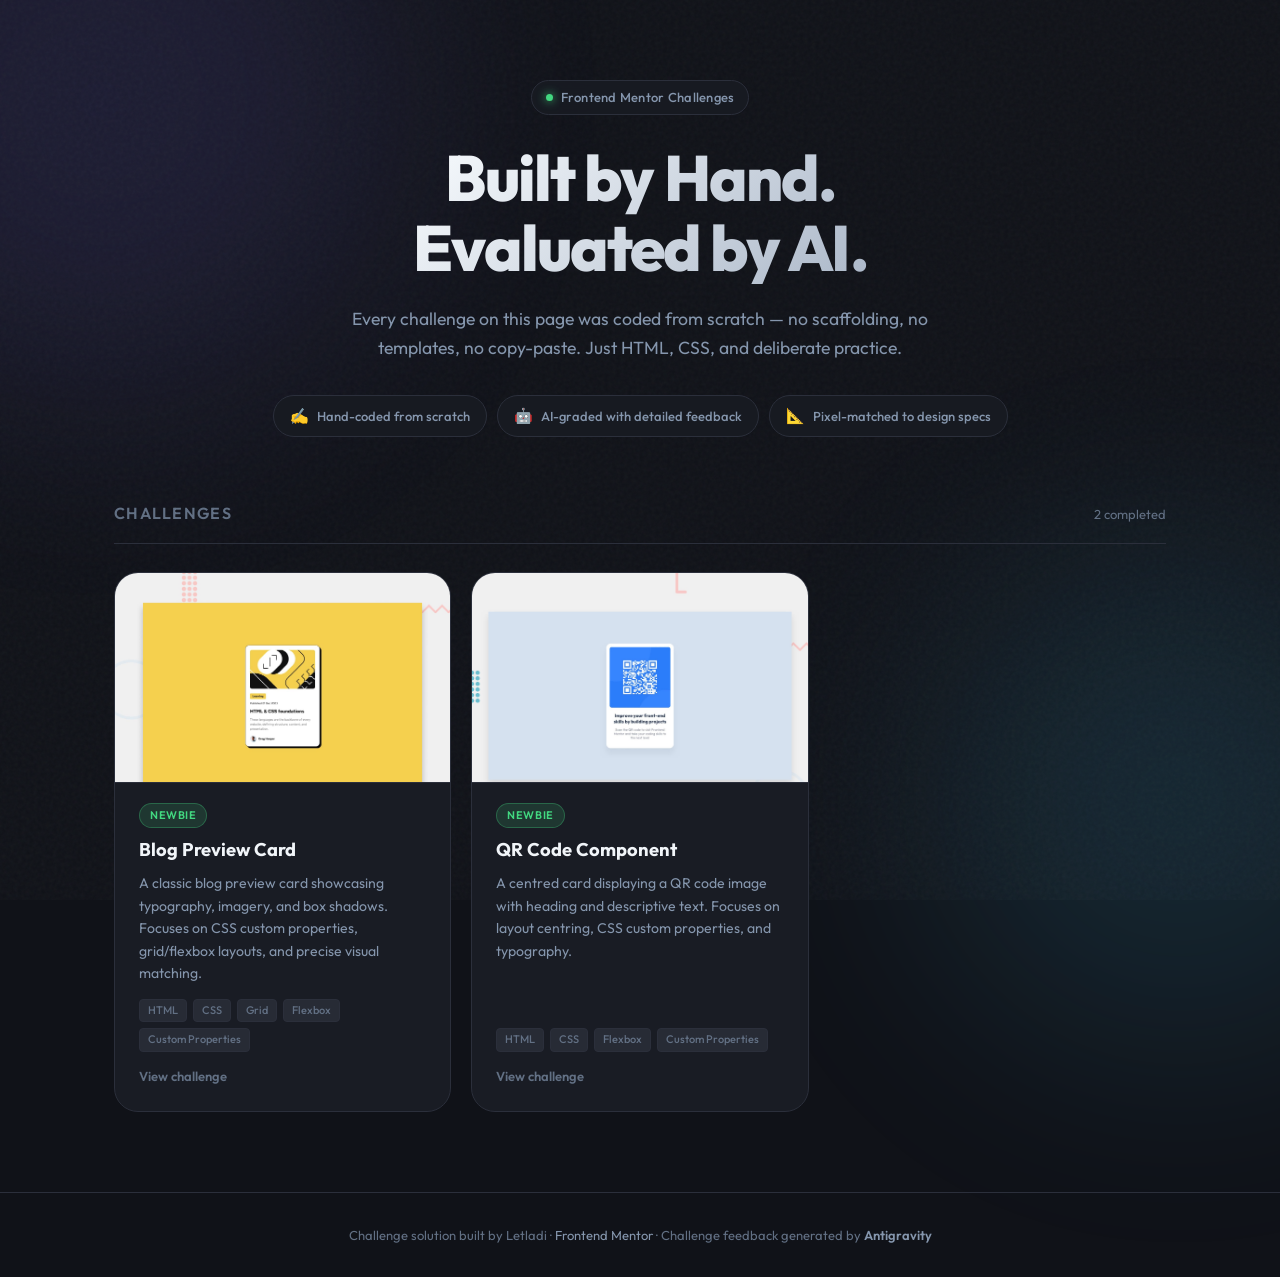
==== index.html @ 65a858b1 "added feedback for challenge #2" ====
<!doctype html>
<html lang="en">

<head>
  <meta charset="UTF-8" />
  <meta name="viewport" content="width=device-width, initial-scale=1.0" />
  <title>Frontend Mentor Challenges — Letladi</title>
  <meta name="description"
    content="A collection of Frontend Mentor challenges, all hand-coded by Letladi. Each challenge has been evaluated by AI with detailed feedback." />
  <link rel="preconnect" href="https://fonts.googleapis.com" />
  <link rel="preconnect" href="https://fonts.gstatic.com" crossorigin />
  <link href="https://fonts.googleapis.com/css2?family=Outfit:wght@300;400;500;600;700;800&display=swap"
    rel="stylesheet" />
  <style>
    /* ── Reset ── */
    *,
    *::before,
    *::after {
      box-sizing: border-box;
      margin: 0;
      padding: 0;
    }

    /* ── Design tokens ── */
    :root {
      --bg: hsl(224, 20%, 8%);
      --bg-card: hsl(224, 18%, 12%);
      --bg-card-hover: hsl(224, 18%, 15%);
      --border: hsl(224, 15%, 20%);
      --border-hover: hsl(224, 15%, 35%);
      --text-primary: hsl(210, 40%, 96%);
      --text-secondary: hsl(215, 20%, 60%);
      --text-muted: hsl(215, 15%, 45%);
      --accent: hsl(248, 87%, 70%);
      --accent-glow: hsl(248, 87%, 70%, 0.15);
      --accent-2: hsl(195, 85%, 60%);
      --green: hsl(145, 65%, 55%);
      --font: "Outfit", sans-serif;
      --radius-sm: 8px;
      --radius-md: 16px;
      --radius-lg: 24px;
    }

    html {
      scroll-behavior: smooth;
    }

    body {
      font-family: var(--font);
      background-color: var(--bg);
      color: var(--text-primary);
      min-height: 100dvh;
      line-height: 1.6;
      overflow-x: hidden;
    }

    /* ── Noise texture overlay ── */
    body::before {
      content: "";
      position: fixed;
      inset: 0;
      background-image: url("data:image/svg+xml,%3Csvg viewBox='0 0 256 256' xmlns='http://www.w3.org/2000/svg'%3E%3Cfilter id='noise'%3E%3CfeTurbulence type='fractalNoise' baseFrequency='0.9' numOctaves='4' stitchTiles='stitch'/%3E%3C/filter%3E%3Crect width='100%25' height='100%25' filter='url(%23noise)' opacity='0.04'/%3E%3C/svg%3E");
      pointer-events: none;
      z-index: 0;
    }

    /* ── Gradient orbs ── */
    .orb {
      position: fixed;
      border-radius: 50%;
      filter: blur(120px);
      opacity: 0.12;
      pointer-events: none;
      z-index: 0;
      animation: drift 20s ease-in-out infinite;
    }

    .orb-1 {
      width: 600px;
      height: 600px;
      background: var(--accent);
      top: -200px;
      left: -200px;
      animation-delay: 0s;
    }

    .orb-2 {
      width: 500px;
      height: 500px;
      background: var(--accent-2);
      bottom: -150px;
      right: -150px;
      animation-delay: -10s;
    }

    @keyframes drift {

      0%,
      100% {
        transform: translate(0, 0) scale(1);
      }

      33% {
        transform: translate(40px, -30px) scale(1.05);
      }

      66% {
        transform: translate(-20px, 20px) scale(0.97);
      }
    }

    /* ── Layout ── */
    .site-wrapper {
      position: relative;
      z-index: 1;
      max-width: 1100px;
      margin: 0 auto;
      padding: 0 24px;
    }

    /* ── Header ── */
    header {
      padding: 80px 0 64px;
      text-align: center;
    }

    .badge {
      display: inline-flex;
      align-items: center;
      gap: 8px;
      padding: 6px 14px;
      border-radius: 100px;
      border: 1px solid var(--border);
      background: hsl(224, 18%, 12%, 0.8);
      font-size: 13px;
      font-weight: 500;
      color: var(--text-secondary);
      letter-spacing: 0.02em;
      margin-bottom: 28px;
      backdrop-filter: blur(8px);
    }

    .badge-dot {
      width: 7px;
      height: 7px;
      border-radius: 50%;
      background: var(--green);
      box-shadow: 0 0 10px var(--green);
      animation: pulse 2.5s ease-in-out infinite;
    }

    @keyframes pulse {

      0%,
      100% {
        opacity: 1;
      }

      50% {
        opacity: 0.4;
      }
    }

    h1 {
      font-size: clamp(2.4rem, 6vw, 4rem);
      font-weight: 800;
      letter-spacing: -0.03em;
      line-height: 1.1;
      margin-bottom: 20px;
      background: linear-gradient(135deg, var(--text-primary) 30%, var(--text-secondary));
      -webkit-background-clip: text;
      -webkit-text-fill-color: transparent;
      background-clip: text;
    }

    .header-subtitle {
      font-size: 1.1rem;
      color: var(--text-secondary);
      max-width: 600px;
      margin: 0 auto 16px;
      font-weight: 400;
      line-height: 1.7;
    }

    /* ── Callouts ── */
    .callouts {
      display: flex;
      align-items: center;
      justify-content: center;
      gap: 10px;
      flex-wrap: wrap;
      margin-top: 32px;
    }

    .callout {
      display: inline-flex;
      align-items: center;
      gap: 8px;
      padding: 8px 16px;
      border-radius: 100px;
      border: 1px solid var(--border);
      background: hsl(224, 18%, 11%);
      font-size: 13px;
      color: var(--text-secondary);
      font-weight: 500;
    }

    .callout-icon {
      font-size: 15px;
    }

    /* ── Section header ── */
    .section-header {
      display: flex;
      align-items: baseline;
      justify-content: space-between;
      margin-bottom: 28px;
      padding-bottom: 16px;
      border-bottom: 1px solid var(--border);
    }

    .section-title {
      font-size: 1rem;
      font-weight: 600;
      color: var(--text-muted);
      text-transform: uppercase;
      letter-spacing: 0.08em;
    }

    .section-count {
      font-size: 13px;
      color: var(--text-muted);
      font-weight: 400;
    }

    /* ── Challenge grid ── */
    .challenges-grid {
      display: grid;
      grid-template-columns: repeat(auto-fill, minmax(320px, 1fr));
      gap: 20px;
      padding-bottom: 80px;
    }

    /* ── Challenge card ── */
    .card {
      position: relative;
      background: var(--bg-card);
      border: 1px solid var(--border);
      border-radius: var(--radius-lg);
      overflow: hidden;
      text-decoration: none;
      color: inherit;
      display: flex;
      flex-direction: column;
      transition: border-color 0.25s ease, transform 0.25s ease,
        box-shadow 0.25s ease, background 0.25s ease;
    }

    .card:hover {
      border-color: var(--border-hover);
      background: var(--bg-card-hover);
      transform: translateY(-4px);
      box-shadow: 0 20px 60px hsl(0, 0%, 0%, 0.4),
        0 0 0 1px hsl(248, 87%, 70%, 0.1);
    }

    .card:hover .card-arrow {
      transform: translate(3px, -3px);
      opacity: 1;
    }

    /* Gradient top border */
    .card::before {
      content: "";
      position: absolute;
      top: 0;
      left: 0;
      right: 0;
      height: 1px;
      background: linear-gradient(90deg,
          transparent,
          var(--accent),
          transparent);
      opacity: 0;
      transition: opacity 0.3s ease;
    }

    .card:hover::before {
      opacity: 1;
    }

    /* ── Card image wrap + overlay ── */
    .card-image-wrap {
      position: relative;
      overflow: hidden;
    }

    .card-preview {
      width: 100%;
      aspect-ratio: 16 / 10;
      object-fit: cover;
      object-position: top center;
      display: block;
      border-bottom: 1px solid var(--border);
      transition: transform 0.35s ease;
    }

    .card:hover .card-preview {
      transform: scale(1.03);
    }

    /* Floating feedback badge over image */
    .feedback-link {
      position: absolute;
      bottom: 12px;
      right: 12px;
      display: inline-flex;
      align-items: center;
      gap: 6px;
      font-size: 11.5px;
      font-weight: 600;
      color: var(--accent);
      text-decoration: none;
      padding: 6px 12px;
      border-radius: 100px;
      border: 1px solid hsl(248, 87%, 70%, 0.35);
      background: hsl(224, 20%, 8%, 0.75);
      backdrop-filter: blur(10px);
      -webkit-backdrop-filter: blur(10px);
      letter-spacing: 0.02em;
      transition: background 0.2s ease, border-color 0.2s ease,
        transform 0.2s ease, opacity 0.2s ease;
      opacity: 0;
      transform: translateY(4px);
      z-index: 2;
    }

    .card:hover .feedback-link {
      opacity: 1;
      transform: translateY(0);
    }

    .feedback-link:hover {
      background: hsl(224, 20%, 8%, 0.95);
      border-color: hsl(248, 87%, 70%, 0.7);
    }

    /* ── Card body ── */
    .card-body {
      padding: 20px 24px 24px;
      flex: 1;
      display: flex;
      flex-direction: column;
      gap: 10px;
    }

    .card-meta {
      display: flex;
      align-items: center;
      justify-content: space-between;
      gap: 8px;
      flex-wrap: wrap;
    }

    .difficulty-badge {
      padding: 3px 10px;
      border-radius: 100px;
      font-size: 11px;
      font-weight: 600;
      letter-spacing: 0.05em;
      text-transform: uppercase;
    }

    .difficulty-badge.newbie {
      background: hsl(145, 65%, 55%, 0.15);
      color: var(--green);
      border: 1px solid hsl(145, 65%, 55%, 0.3);
    }

    .difficulty-badge.junior {
      background: hsl(40, 90%, 60%, 0.15);
      color: hsl(40, 90%, 60%);
      border: 1px solid hsl(40, 90%, 60%, 0.3);
    }

    .difficulty-badge.intermediate {
      background: hsl(25, 90%, 60%, 0.15);
      color: hsl(25, 90%, 60%);
      border: 1px solid hsl(25, 90%, 60%, 0.3);
    }

    .card-title {
      font-size: 1.15rem;
      font-weight: 700;
      color: var(--text-primary);
      line-height: 1.3;
    }

    .card-desc {
      font-size: 0.88rem;
      color: var(--text-secondary);
      line-height: 1.6;
      flex: 1;
    }

    /* Visit link row */
    .card-visit {
      display: flex;
      align-items: center;
      gap: 6px;
      font-size: 13px;
      font-weight: 600;
      color: var(--text-muted);
      text-decoration: none;
      margin-top: 4px;
      width: fit-content;
      transition: color 0.2s ease;
    }

    .card-visit:hover {
      color: var(--text-primary);
    }

    .card-arrow {
      display: inline-block;
      transition: transform 0.2s ease;
    }

    .card-visit:hover .card-arrow {
      transform: translate(2px, -2px);
    }

    /* ── Skills tags ── */
    .skill-tags {
      display: flex;
      gap: 6px;
      flex-wrap: wrap;
      margin-top: 4px;
    }

    .skill-tag {
      padding: 2px 8px;
      border-radius: 4px;
      background: hsl(224, 15%, 18%);
      border: 1px solid var(--border);
      font-size: 11px;
      color: var(--text-muted);
      font-weight: 500;
    }

    /* ── Footer ── */
    .site-footer {
      border-top: 1px solid var(--border);
      padding: 32px 0;
      text-align: center;
      font-size: 13px;
      color: var(--text-muted);
      position: relative;
      z-index: 1;
    }

    .site-footer a {
      color: var(--text-secondary);
      text-decoration: none;
    }

    .site-footer a:hover {
      color: var(--text-primary);
    }

    .site-footer strong {
      color: var(--text-secondary);
      font-weight: 600;
    }

    /* ── Responsive ── */
    @media (max-width: 600px) {
      header {
        padding: 56px 0 48px;
      }

      .challenges-grid {
        grid-template-columns: 1fr;
      }
    }
  </style>
</head>

<body>
  <div class="orb orb-1"></div>
  <div class="orb orb-2"></div>

  <div class="site-wrapper">
    <!-- ── Header ── -->
    <header>
      <div class="badge">
        <span class="badge-dot"></span>
        Frontend Mentor Challenges
      </div>

      <h1>Built by Hand.<br />Evaluated by AI.</h1>

      <p class="header-subtitle">
        Every challenge on this page was coded from scratch — no scaffolding,
        no templates, no copy-paste. Just HTML, CSS, and deliberate practice.
      </p>

      <div class="callouts">
        <span class="callout">
          <span class="callout-icon">✍️</span>
          Hand-coded from scratch
        </span>
        <span class="callout">
          <span class="callout-icon">🤖</span>
          AI-graded with detailed feedback
        </span>
        <span class="callout">
          <span class="callout-icon">📐</span>
          Pixel-matched to design specs
        </span>
      </div>
    </header>

    <!-- ── Challenges ── -->
    <div class="section-header">
      <span class="section-title">Challenges</span>
      <span class="section-count">2 completed</span>
    </div>

    <div class="challenges-grid" id="challenges">

      <!-- Blog Preview Card -->
      <div class="card" id="card-blog-preview-card">
        <div class="card-image-wrap">
          <img class="card-preview" src="./blog-preview-card-main/preview.jpg" alt="Blog Preview Card preview" />
          <a href="./blog-preview-card-main/feedback.md" class="feedback-link" id="feedback-blog-preview-card"
            aria-label="Read AI feedback for Blog Preview Card">
            🤖 AI Feedback
          </a>
        </div>
        <div class="card-body">
          <div class="card-meta">
            <span class="difficulty-badge newbie">Newbie</span>
          </div>
          <h2 class="card-title">Blog Preview Card</h2>
          <p class="card-desc">
            A classic blog preview card showcasing typography, imagery, and
            box shadows. Focuses on CSS custom properties, grid/flexbox layouts,
            and precise visual matching.
          </p>
          <div class="skill-tags">
            <span class="skill-tag">HTML</span>
            <span class="skill-tag">CSS</span>
            <span class="skill-tag">Grid</span>
            <span class="skill-tag">Flexbox</span>
            <span class="skill-tag">Custom Properties</span>
          </div>
          <a href="./blog-preview-card-main/index.html" class="card-visit"
            aria-label="View Blog Preview Card challenge">
            View challenge
          </a>
        </div>
      </div>

      <!-- QR Code Component -->
      <div class="card" id="card-qr-code-component">
        <div class="card-image-wrap">
          <img class="card-preview" src="./qr-code-component-main/preview.jpg" alt="QR Code Component preview" />
          <a href="./qr-code-component-main/feedback.md" class="feedback-link" id="feedback-qr-code-component"
            aria-label="Read AI feedback for QR Code Component">
            🤖 AI Feedback
          </a>
        </div>
        <div class="card-body">
          <div class="card-meta">
            <span class="difficulty-badge newbie">Newbie</span>
          </div>
          <h2 class="card-title">QR Code Component</h2>
          <p class="card-desc">
            A centred card displaying a QR code image with heading and
            descriptive text. Focuses on layout centring, CSS custom
            properties, and typography.
          </p>
          <div class="skill-tags">
            <span class="skill-tag">HTML</span>
            <span class="skill-tag">CSS</span>
            <span class="skill-tag">Flexbox</span>
            <span class="skill-tag">Custom Properties</span>
          </div>
          <a href="./qr-code-component-main/index.html" class="card-visit"
            aria-label="View QR Code Component challenge">
            View challenge
          </a>
        </div>
      </div>

    </div>
  </div>

  <!-- ── Site footer ── -->
  <footer class="site-footer">
    <div class="site-wrapper">
      Challenge solution built by Letladi ·
      <a href="https://www.frontendmentor.io" target="_blank" rel="noopener noreferrer">Frontend Mentor</a>
      · Challenge feedback generated by <strong>Antigravity</strong>
    </div>
  </footer>
</body>

</html>
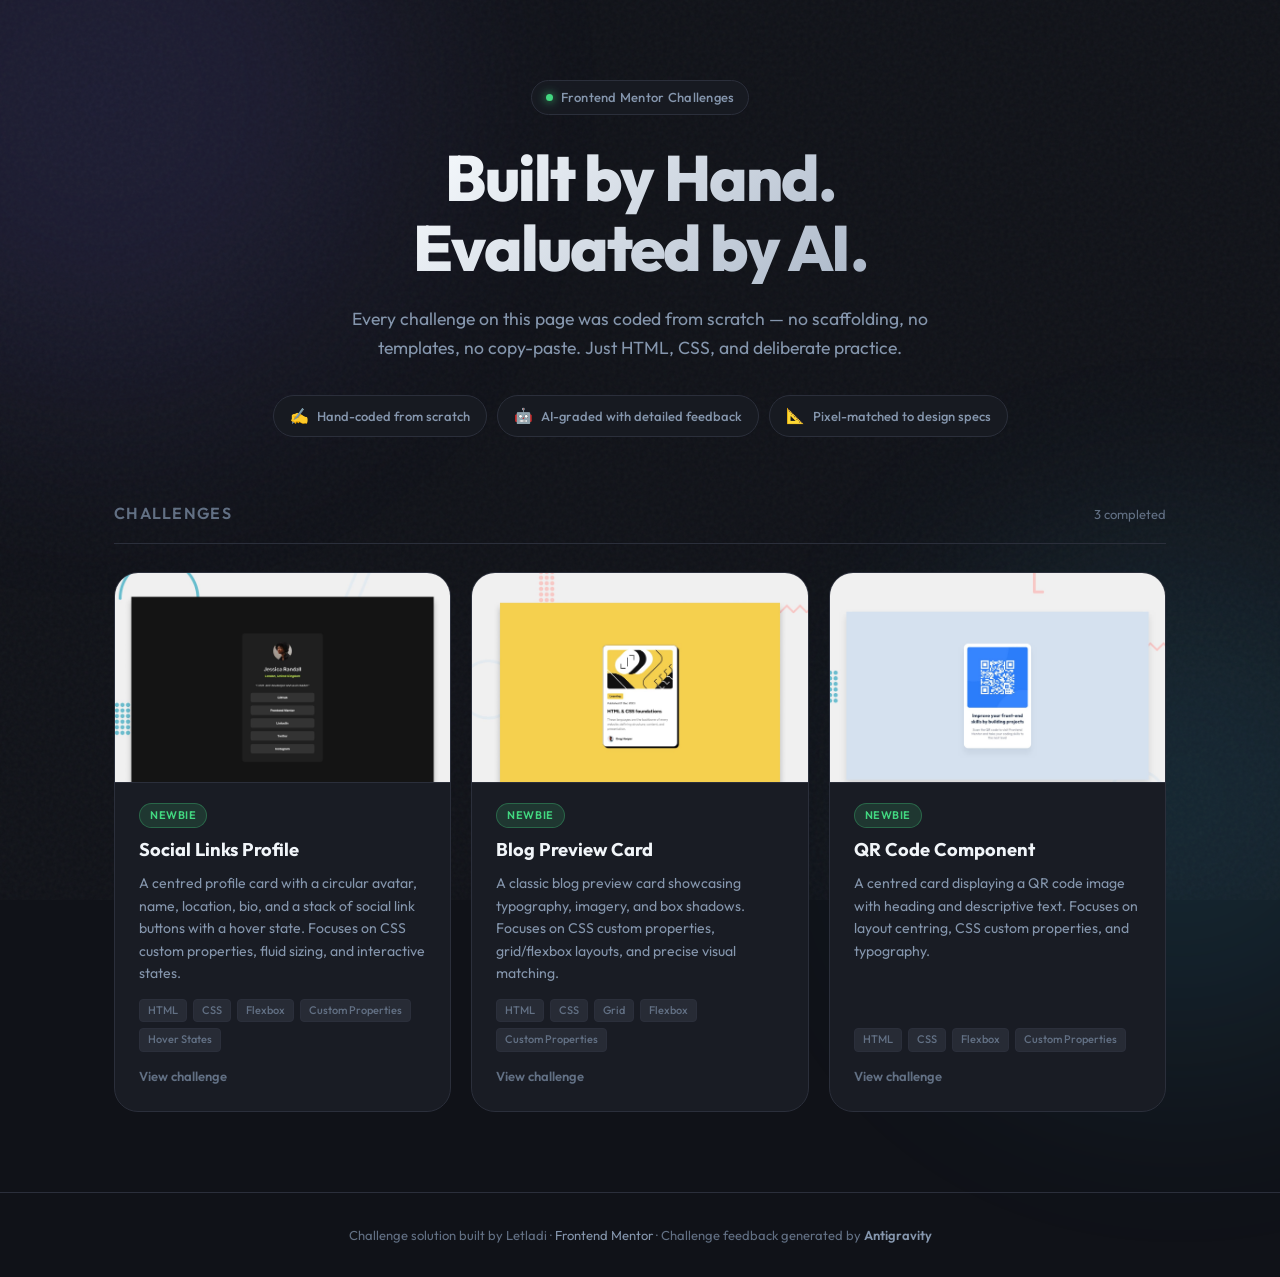
==== commit 75c1b977: "added AI feedback (challenge #3)" ====
--- a/index.html
+++ b/index.html
@@ -524,10 +524,44 @@
     <!-- ── Challenges ── -->
     <div class="section-header">
       <span class="section-title">Challenges</span>
-      <span class="section-count">2 completed</span>
+      <span class="section-count">3 completed</span>
     </div>
 
     <div class="challenges-grid" id="challenges">
+
+      <!-- Social Links Profile -->
+      <div class="card" id="card-social-links-profile">
+        <div class="card-image-wrap">
+          <img class="card-preview" src="./social-links-profile-main/preview.jpg" alt="Social Links Profile preview" />
+          <a href="./social-links-profile-main/feedback.md" class="feedback-link" id="feedback-social-links-profile"
+            aria-label="Read AI feedback for Social Links Profile">
+            🤖 AI Feedback
+          </a>
+        </div>
+        <div class="card-body">
+          <div class="card-meta">
+            <span class="difficulty-badge newbie">Newbie</span>
+          </div>
+          <h2 class="card-title">Social Links Profile</h2>
+          <p class="card-desc">
+            A centred profile card with a circular avatar, name, location,
+            bio, and a stack of social link buttons with a hover state.
+            Focuses on CSS custom properties, fluid sizing, and interactive
+            states.
+          </p>
+          <div class="skill-tags">
+            <span class="skill-tag">HTML</span>
+            <span class="skill-tag">CSS</span>
+            <span class="skill-tag">Flexbox</span>
+            <span class="skill-tag">Custom Properties</span>
+            <span class="skill-tag">Hover States</span>
+          </div>
+          <a href="./social-links-profile-main/index.html" class="card-visit"
+            aria-label="View Social Links Profile challenge">
+            View challenge
+          </a>
+        </div>
+      </div>
 
       <!-- Blog Preview Card -->
       <div class="card" id="card-blog-preview-card">
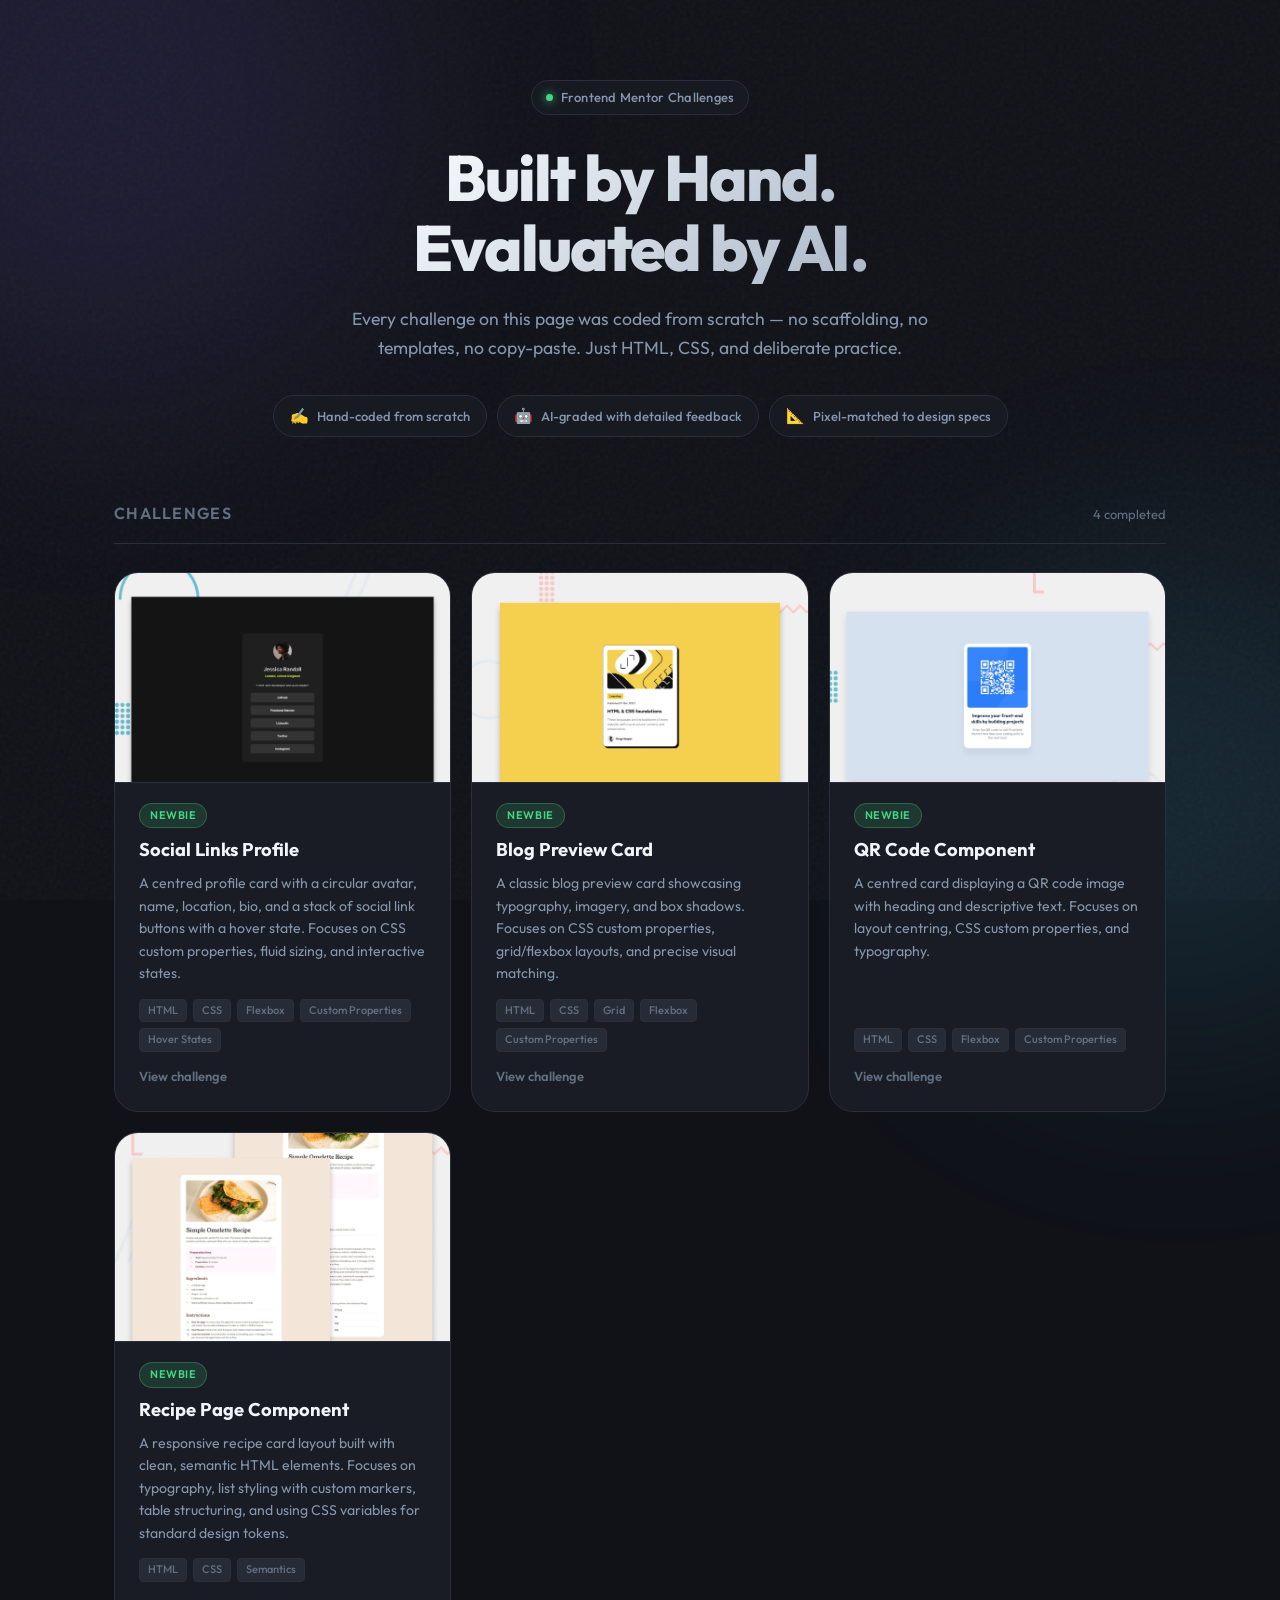
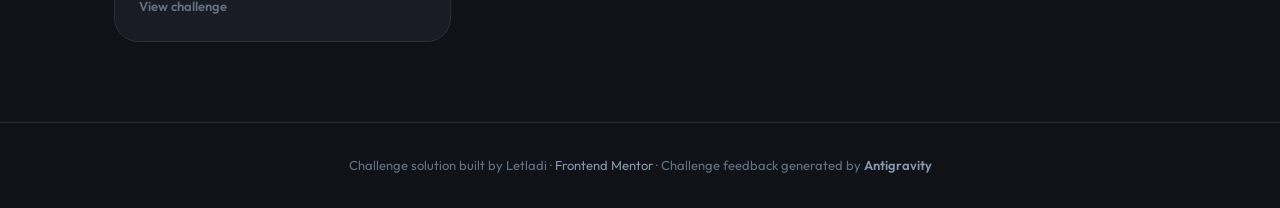
==== commit 141fcd9e: "finished challenge #4, (commit 2)" ====
--- a/index.html
+++ b/index.html
@@ -524,7 +524,7 @@
     <!-- ── Challenges ── -->
     <div class="section-header">
       <span class="section-title">Challenges</span>
-      <span class="section-count">3 completed</span>
+      <span class="section-count">4 completed</span>
     </div>
 
     <div class="challenges-grid" id="challenges">
@@ -628,6 +628,36 @@
         </div>
       </div>
 
+      <!-- Recipe Page Component -->
+      <div class="card" id="card-recipe-page">
+        <div class="card-image-wrap">
+          <img class="card-preview" src="./recipe-page-main/preview.jpg" alt="Recipe Page preview" />
+          <a href="./recipe-page-main/feedback.md" class="feedback-link" id="feedback-recipe-page"
+            aria-label="Read AI feedback for Recipe Page">
+            🤖 AI Feedback
+          </a>
+        </div>
+        <div class="card-body">
+          <div class="card-meta">
+            <span class="difficulty-badge newbie">Newbie</span>
+          </div>
+          <h2 class="card-title">Recipe Page Component</h2>
+          <p class="card-desc">
+            A responsive recipe card layout built with clean, semantic HTML elements. Focuses on typography,
+            list styling with custom markers, table structuring, and using CSS variables for standard design tokens.
+          </p>
+          <div class="skill-tags">
+            <span class="skill-tag">HTML</span>
+            <span class="skill-tag">CSS</span>
+            <span class="skill-tag">Semantics</span>
+          </div>
+          <a href="./recipe-page-main/index.html" class="card-visit"
+            aria-label="View Recipe Page challenge">
+            View challenge
+          </a>
+        </div>
+      </div>
+
     </div>
   </div>
 
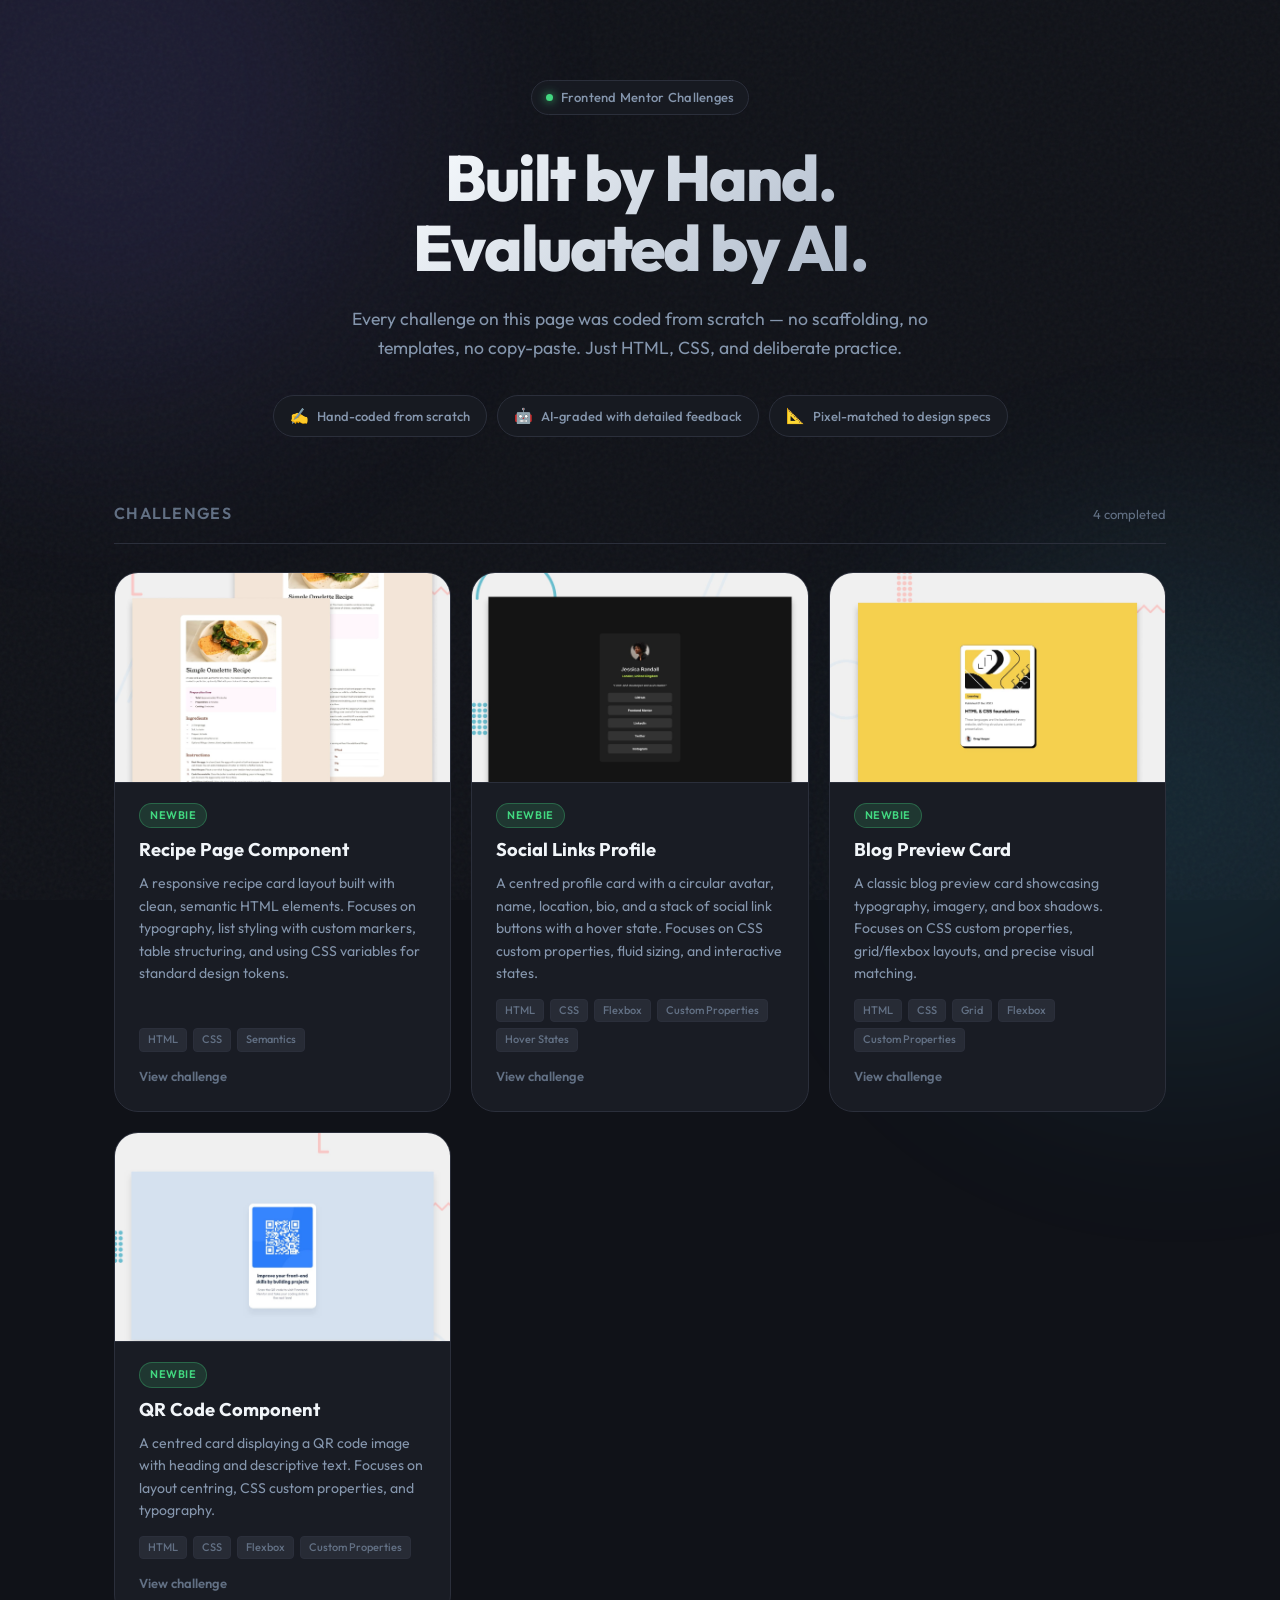
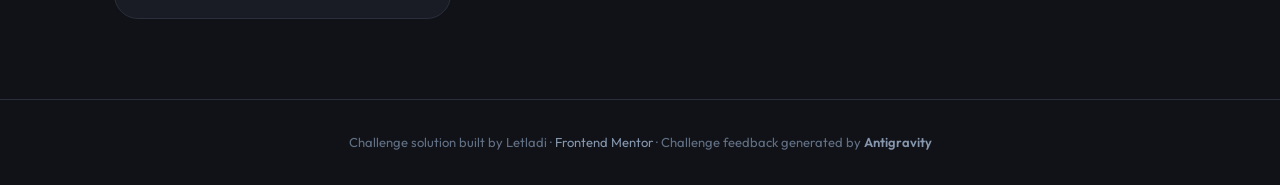
==== commit 0d6263e8: "added AI feedback for challenge #4" ====
--- a/index.html
+++ b/index.html
@@ -529,6 +529,36 @@
 
     <div class="challenges-grid" id="challenges">
 
+      <!-- Recipe Page Component -->
+      <div class="card" id="card-recipe-page">
+        <div class="card-image-wrap">
+          <img class="card-preview" src="./recipe-page-main/preview.jpg" alt="Recipe Page preview" />
+          <a href="./recipe-page-main/feedback.md" class="feedback-link" id="feedback-recipe-page"
+            aria-label="Read AI feedback for Recipe Page">
+            🤖 AI Feedback
+          </a>
+        </div>
+        <div class="card-body">
+          <div class="card-meta">
+            <span class="difficulty-badge newbie">Newbie</span>
+          </div>
+          <h2 class="card-title">Recipe Page Component</h2>
+          <p class="card-desc">
+            A responsive recipe card layout built with clean, semantic HTML elements. Focuses on typography,
+            list styling with custom markers, table structuring, and using CSS variables for standard design tokens.
+          </p>
+          <div class="skill-tags">
+            <span class="skill-tag">HTML</span>
+            <span class="skill-tag">CSS</span>
+            <span class="skill-tag">Semantics</span>
+          </div>
+          <a href="./recipe-page-main/index.html" class="card-visit"
+            aria-label="View Recipe Page challenge">
+            View challenge
+          </a>
+        </div>
+      </div>
+
       <!-- Social Links Profile -->
       <div class="card" id="card-social-links-profile">
         <div class="card-image-wrap">
@@ -628,36 +658,6 @@
         </div>
       </div>
 
-      <!-- Recipe Page Component -->
-      <div class="card" id="card-recipe-page">
-        <div class="card-image-wrap">
-          <img class="card-preview" src="./recipe-page-main/preview.jpg" alt="Recipe Page preview" />
-          <a href="./recipe-page-main/feedback.md" class="feedback-link" id="feedback-recipe-page"
-            aria-label="Read AI feedback for Recipe Page">
-            🤖 AI Feedback
-          </a>
-        </div>
-        <div class="card-body">
-          <div class="card-meta">
-            <span class="difficulty-badge newbie">Newbie</span>
-          </div>
-          <h2 class="card-title">Recipe Page Component</h2>
-          <p class="card-desc">
-            A responsive recipe card layout built with clean, semantic HTML elements. Focuses on typography,
-            list styling with custom markers, table structuring, and using CSS variables for standard design tokens.
-          </p>
-          <div class="skill-tags">
-            <span class="skill-tag">HTML</span>
-            <span class="skill-tag">CSS</span>
-            <span class="skill-tag">Semantics</span>
-          </div>
-          <a href="./recipe-page-main/index.html" class="card-visit"
-            aria-label="View Recipe Page challenge">
-            View challenge
-          </a>
-        </div>
-      </div>
-
     </div>
   </div>
 
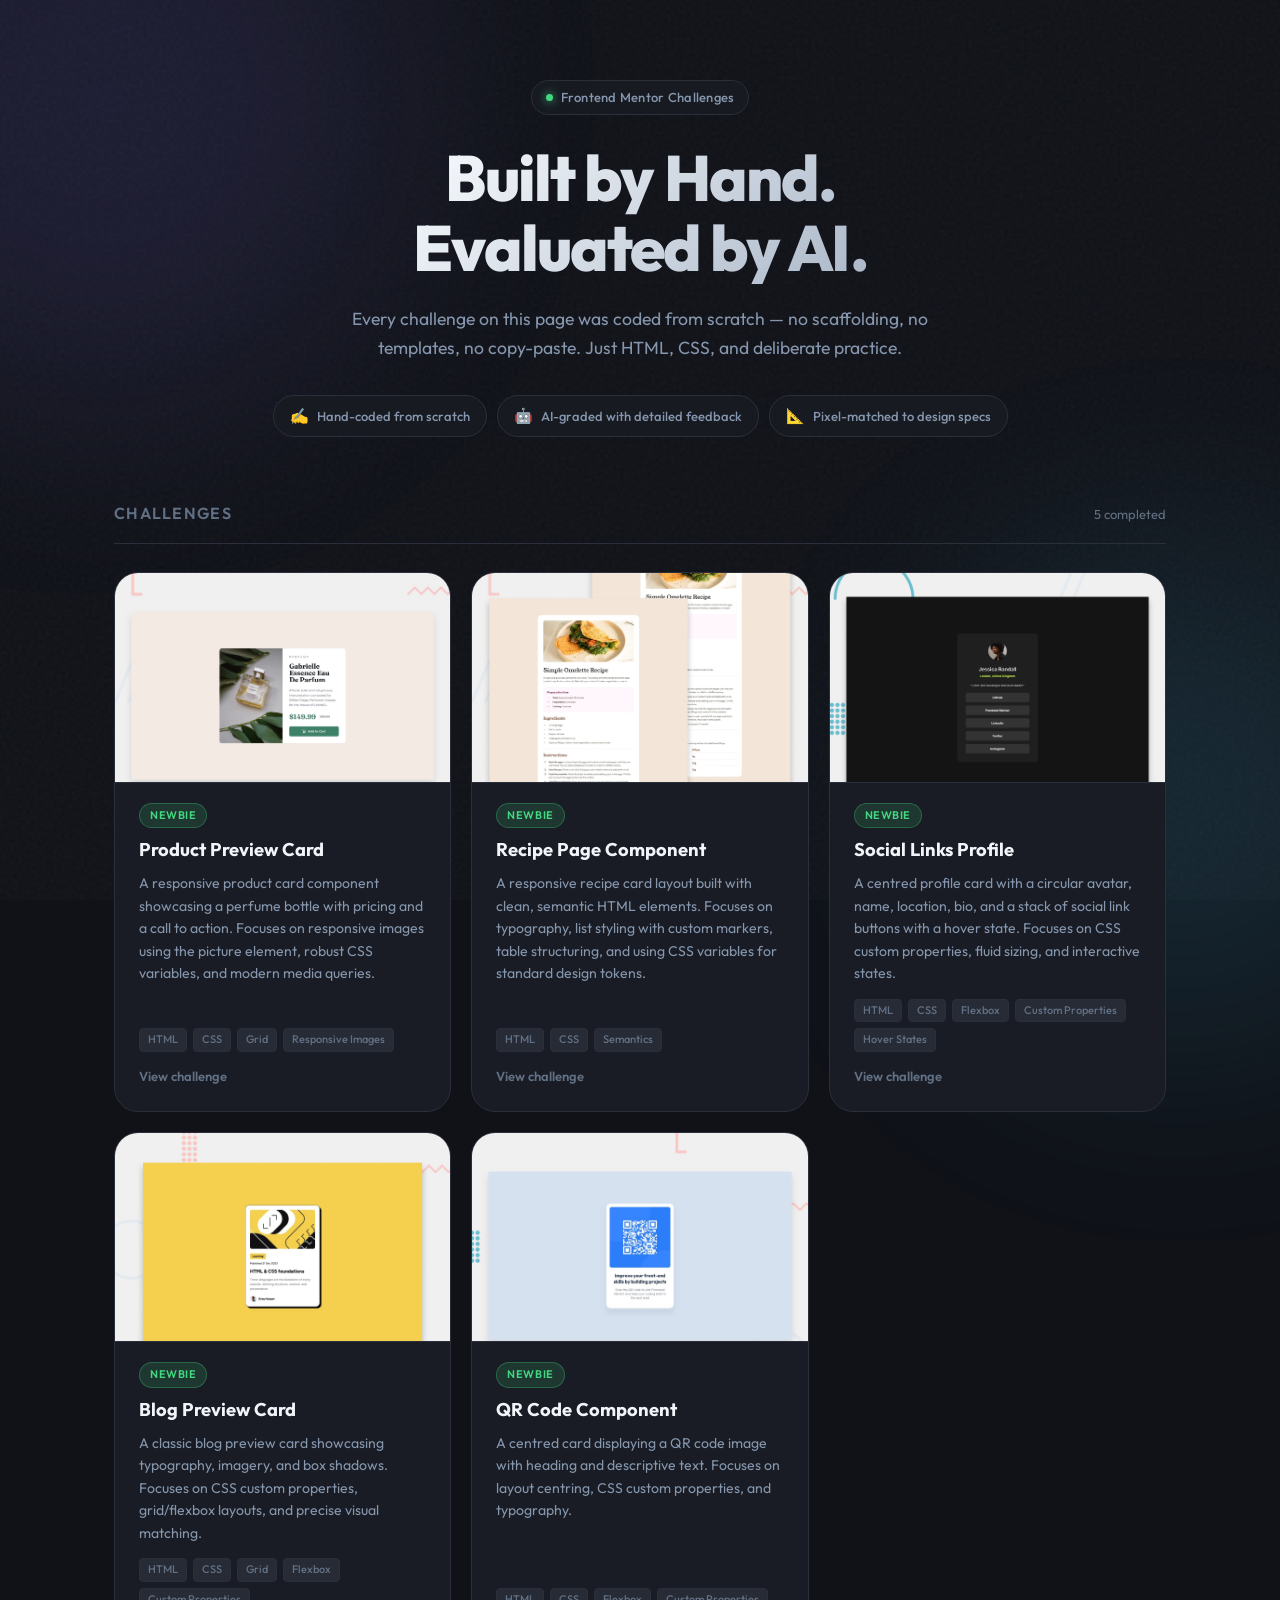
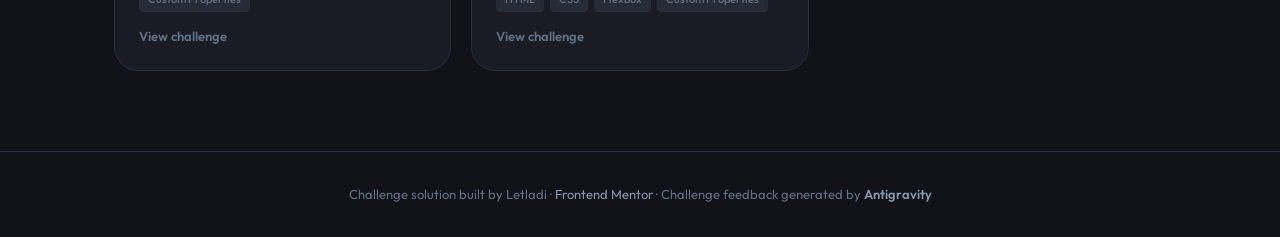
==== commit 6f49bd04: "added AI feedback for challenge #5" ====
--- a/index.html
+++ b/index.html
@@ -524,10 +524,41 @@
     <!-- ── Challenges ── -->
     <div class="section-header">
       <span class="section-title">Challenges</span>
-      <span class="section-count">4 completed</span>
+      <span class="section-count">5 completed</span>
     </div>
 
     <div class="challenges-grid" id="challenges">
+
+      <!-- Product Preview Card Component -->
+      <div class="card" id="card-product-preview-card">
+        <div class="card-image-wrap">
+          <img class="card-preview" src="./product-preview-card-component-main/preview.jpg" alt="Product Preview Card preview" />
+          <a href="./product-preview-card-component-main/feedback.md" class="feedback-link" id="feedback-product-preview-card"
+            aria-label="Read AI feedback for Product Preview Card">
+            🤖 AI Feedback
+          </a>
+        </div>
+        <div class="card-body">
+          <div class="card-meta">
+            <span class="difficulty-badge newbie">Newbie</span>
+          </div>
+          <h2 class="card-title">Product Preview Card</h2>
+          <p class="card-desc">
+            A responsive product card component showcasing a perfume bottle with pricing and a call to action.
+            Focuses on responsive images using the picture element, robust CSS variables, and modern media queries.
+          </p>
+          <div class="skill-tags">
+            <span class="skill-tag">HTML</span>
+            <span class="skill-tag">CSS</span>
+            <span class="skill-tag">Grid</span>
+            <span class="skill-tag">Responsive Images</span>
+          </div>
+          <a href="./product-preview-card-component-main/index.html" class="card-visit"
+            aria-label="View Product Preview Card challenge">
+            View challenge
+          </a>
+        </div>
+      </div>
 
       <!-- Recipe Page Component -->
       <div class="card" id="card-recipe-page">
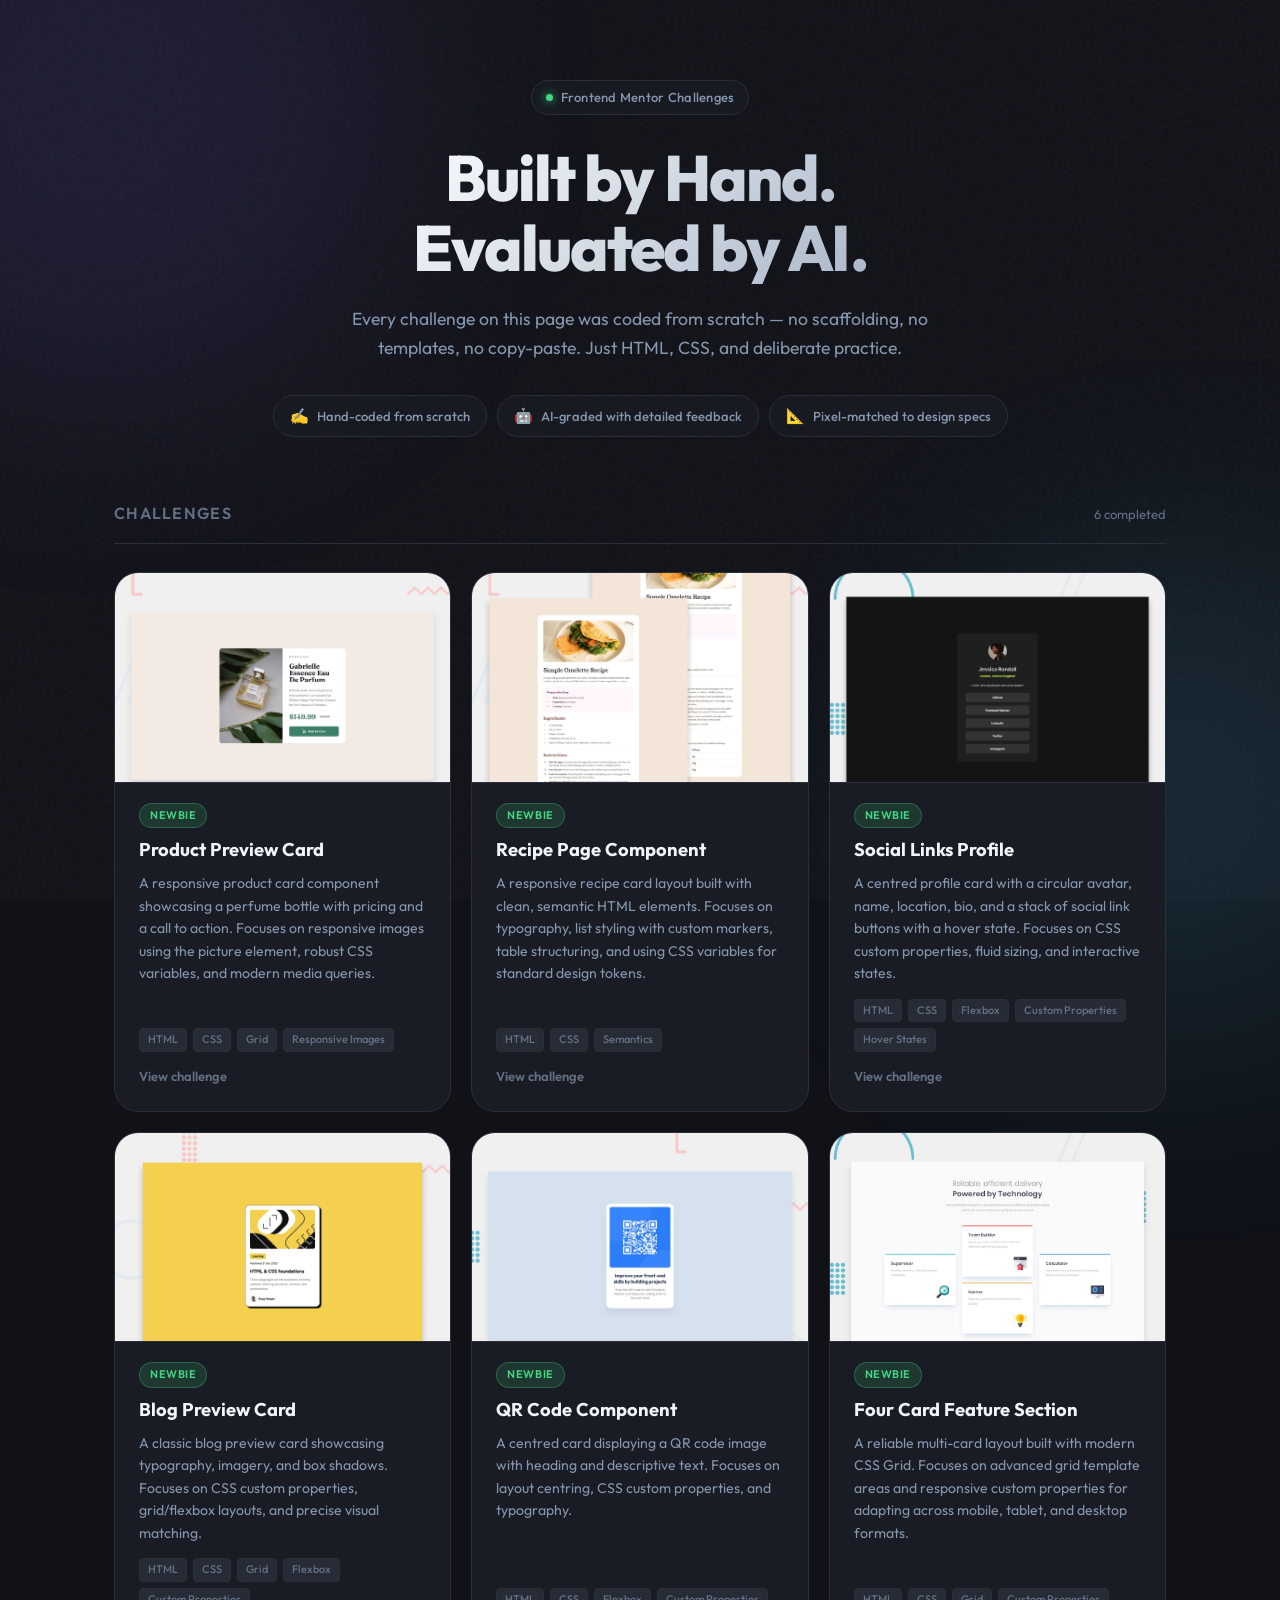
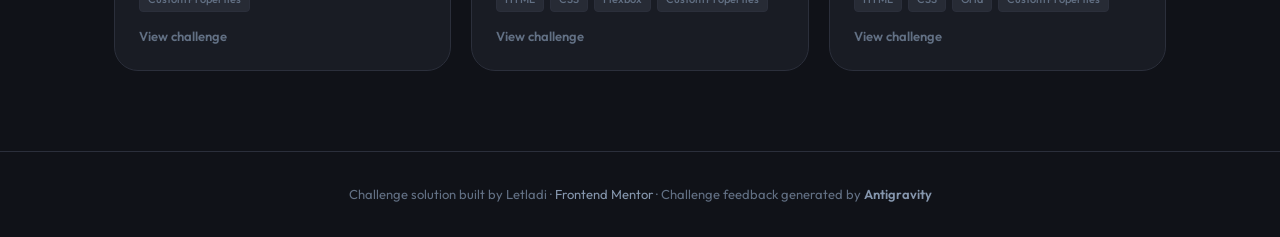
==== commit 35c21d2e: "added AI feedback" ====
--- a/index.html
+++ b/index.html
@@ -524,7 +524,7 @@
     <!-- ── Challenges ── -->
     <div class="section-header">
       <span class="section-title">Challenges</span>
-      <span class="section-count">5 completed</span>
+      <span class="section-count">6 completed</span>
     </div>
 
     <div class="challenges-grid" id="challenges">
@@ -689,6 +689,36 @@
         </div>
       </div>
 
+      <!-- Four Card Feature Section -->
+      <div class="card" id="card-four-card-feature-section">
+        <div class="card-image-wrap">
+          <img class="card-preview" src="./four-card-feature-section-master/preview.jpg" alt="Four Card Feature Section preview" />
+          <a href="./four-card-feature-section-master/feedback.md" class="feedback-link" id="feedback-four-card-feature-section"
+            aria-label="Read AI feedback for Four Card Feature Section">
+            🤖 AI Feedback
+          </a>
+        </div>
+        <div class="card-body">
+          <div class="card-meta">
+            <span class="difficulty-badge newbie">Newbie</span>
+          </div>
+          <h2 class="card-title">Four Card Feature Section</h2>
+          <p class="card-desc">
+            A reliable multi-card layout built with modern CSS Grid. Focuses on advanced grid template areas and responsive custom properties for adapting across mobile, tablet, and desktop formats.
+          </p>
+          <div class="skill-tags">
+            <span class="skill-tag">HTML</span>
+            <span class="skill-tag">CSS</span>
+            <span class="skill-tag">Grid</span>
+            <span class="skill-tag">Custom Properties</span>
+          </div>
+          <a href="./four-card-feature-section-master/index.html" class="card-visit"
+            aria-label="View Four Card Feature Section challenge">
+            View challenge
+          </a>
+        </div>
+      </div>
+
     </div>
   </div>
 
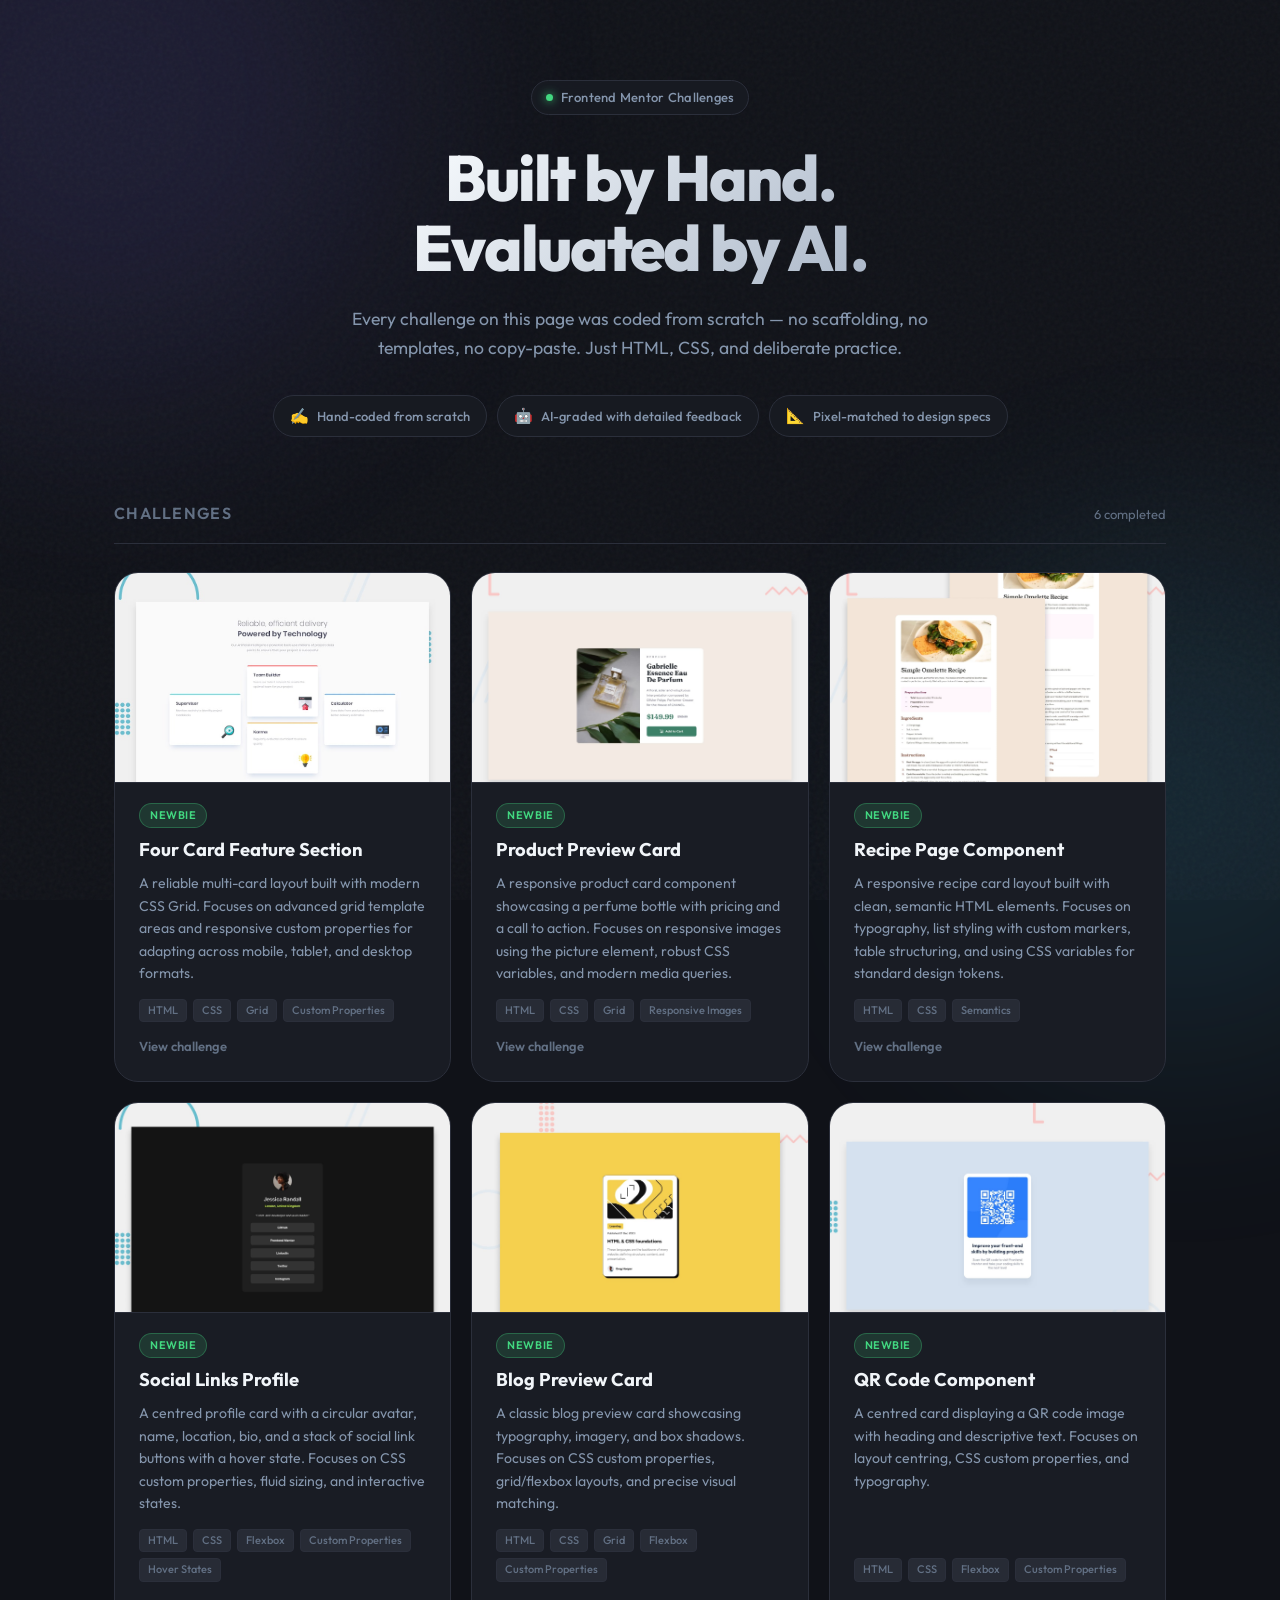
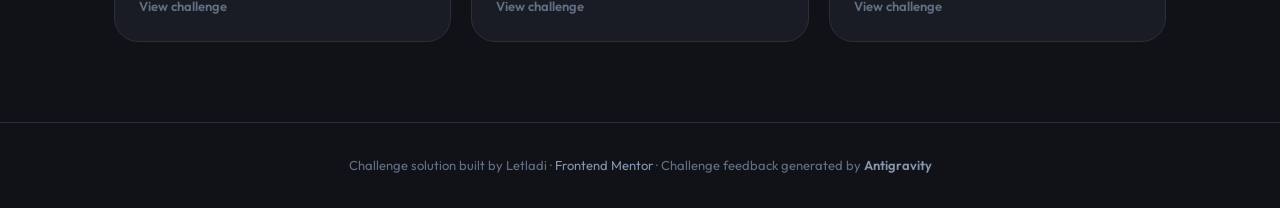
==== commit a9d219a7: "added AI feedback, #2" ====
--- a/index.html
+++ b/index.html
@@ -529,6 +529,36 @@
 
     <div class="challenges-grid" id="challenges">
 
+      <!-- Four Card Feature Section -->
+      <div class="card" id="card-four-card-feature-section">
+        <div class="card-image-wrap">
+          <img class="card-preview" src="./four-card-feature-section-master/preview.jpg" alt="Four Card Feature Section preview" />
+          <a href="./four-card-feature-section-master/feedback.md" class="feedback-link" id="feedback-four-card-feature-section"
+            aria-label="Read AI feedback for Four Card Feature Section">
+            🤖 AI Feedback
+          </a>
+        </div>
+        <div class="card-body">
+          <div class="card-meta">
+            <span class="difficulty-badge newbie">Newbie</span>
+          </div>
+          <h2 class="card-title">Four Card Feature Section</h2>
+          <p class="card-desc">
+            A reliable multi-card layout built with modern CSS Grid. Focuses on advanced grid template areas and responsive custom properties for adapting across mobile, tablet, and desktop formats.
+          </p>
+          <div class="skill-tags">
+            <span class="skill-tag">HTML</span>
+            <span class="skill-tag">CSS</span>
+            <span class="skill-tag">Grid</span>
+            <span class="skill-tag">Custom Properties</span>
+          </div>
+          <a href="./four-card-feature-section-master/index.html" class="card-visit"
+            aria-label="View Four Card Feature Section challenge">
+            View challenge
+          </a>
+        </div>
+      </div>
+
       <!-- Product Preview Card Component -->
       <div class="card" id="card-product-preview-card">
         <div class="card-image-wrap">
@@ -689,36 +719,6 @@
         </div>
       </div>
 
-      <!-- Four Card Feature Section -->
-      <div class="card" id="card-four-card-feature-section">
-        <div class="card-image-wrap">
-          <img class="card-preview" src="./four-card-feature-section-master/preview.jpg" alt="Four Card Feature Section preview" />
-          <a href="./four-card-feature-section-master/feedback.md" class="feedback-link" id="feedback-four-card-feature-section"
-            aria-label="Read AI feedback for Four Card Feature Section">
-            🤖 AI Feedback
-          </a>
-        </div>
-        <div class="card-body">
-          <div class="card-meta">
-            <span class="difficulty-badge newbie">Newbie</span>
-          </div>
-          <h2 class="card-title">Four Card Feature Section</h2>
-          <p class="card-desc">
-            A reliable multi-card layout built with modern CSS Grid. Focuses on advanced grid template areas and responsive custom properties for adapting across mobile, tablet, and desktop formats.
-          </p>
-          <div class="skill-tags">
-            <span class="skill-tag">HTML</span>
-            <span class="skill-tag">CSS</span>
-            <span class="skill-tag">Grid</span>
-            <span class="skill-tag">Custom Properties</span>
-          </div>
-          <a href="./four-card-feature-section-master/index.html" class="card-visit"
-            aria-label="View Four Card Feature Section challenge">
-            View challenge
-          </a>
-        </div>
-      </div>
-
     </div>
   </div>
 
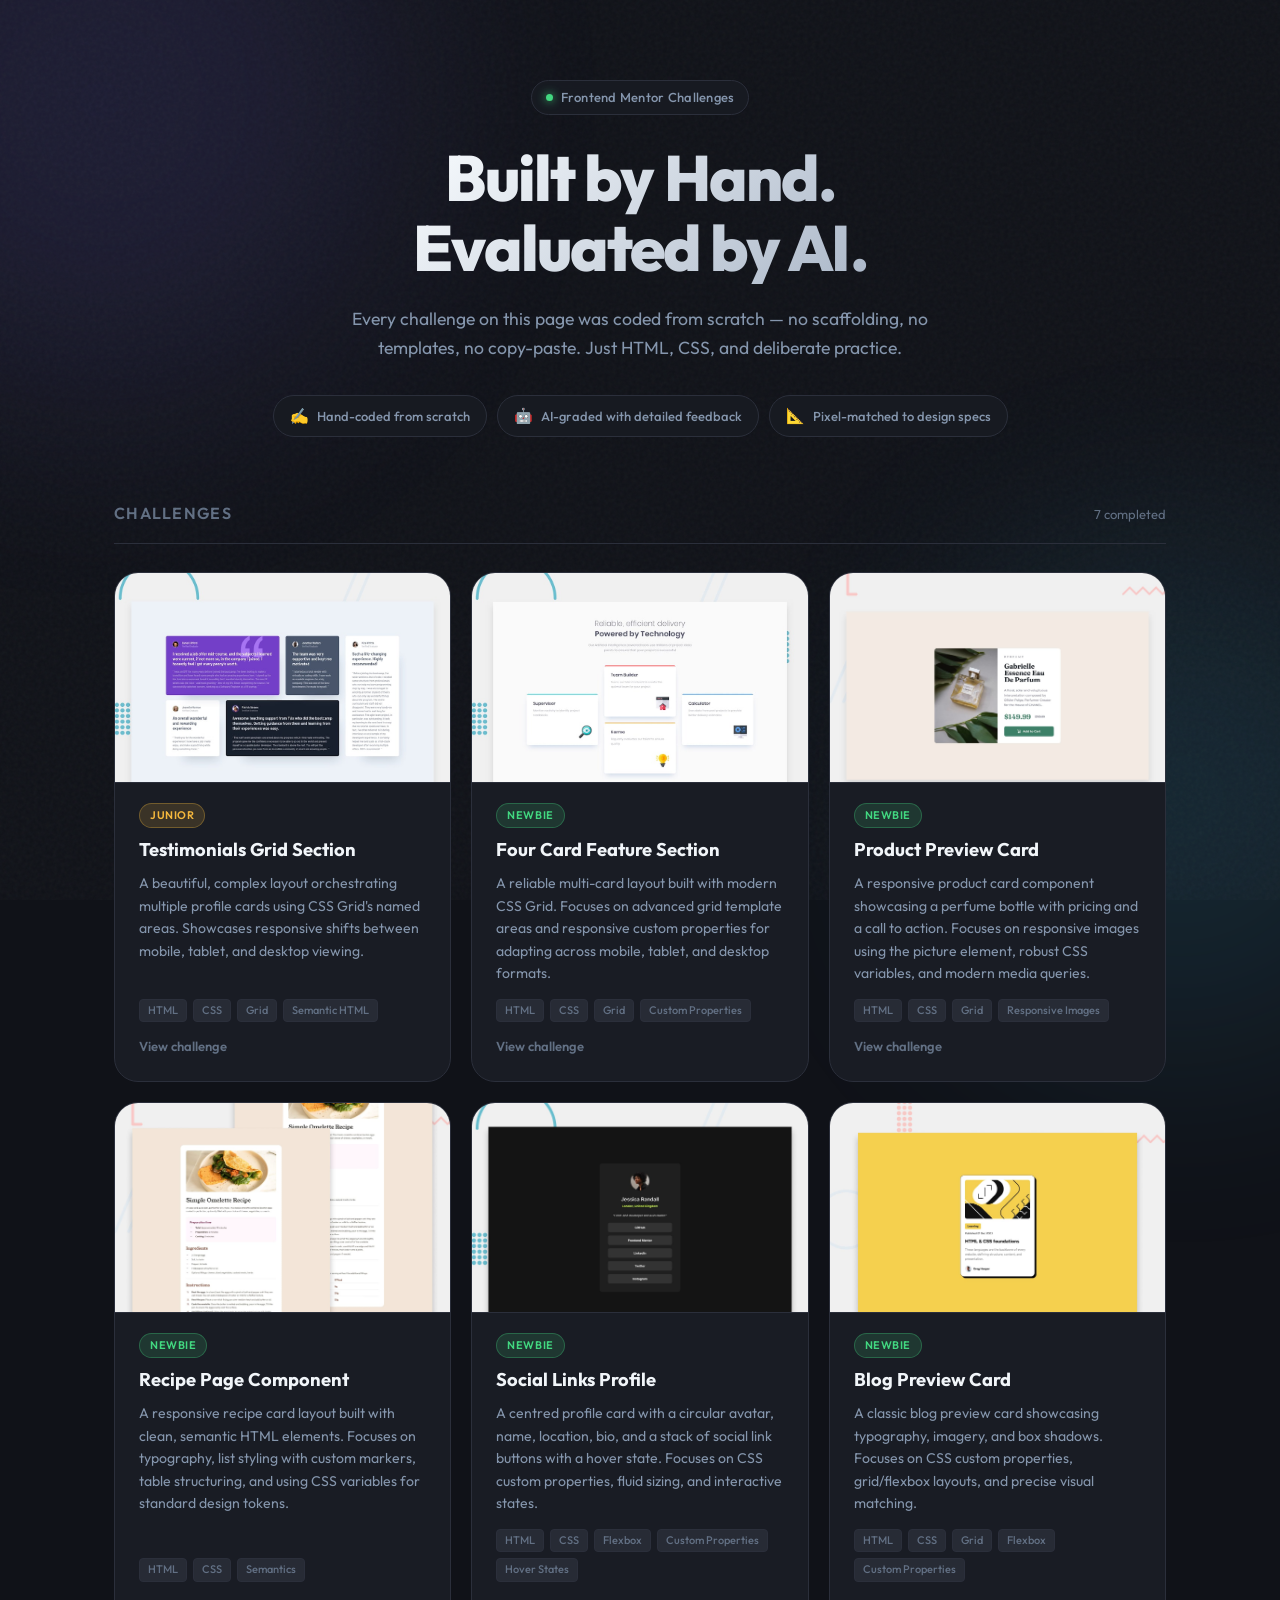
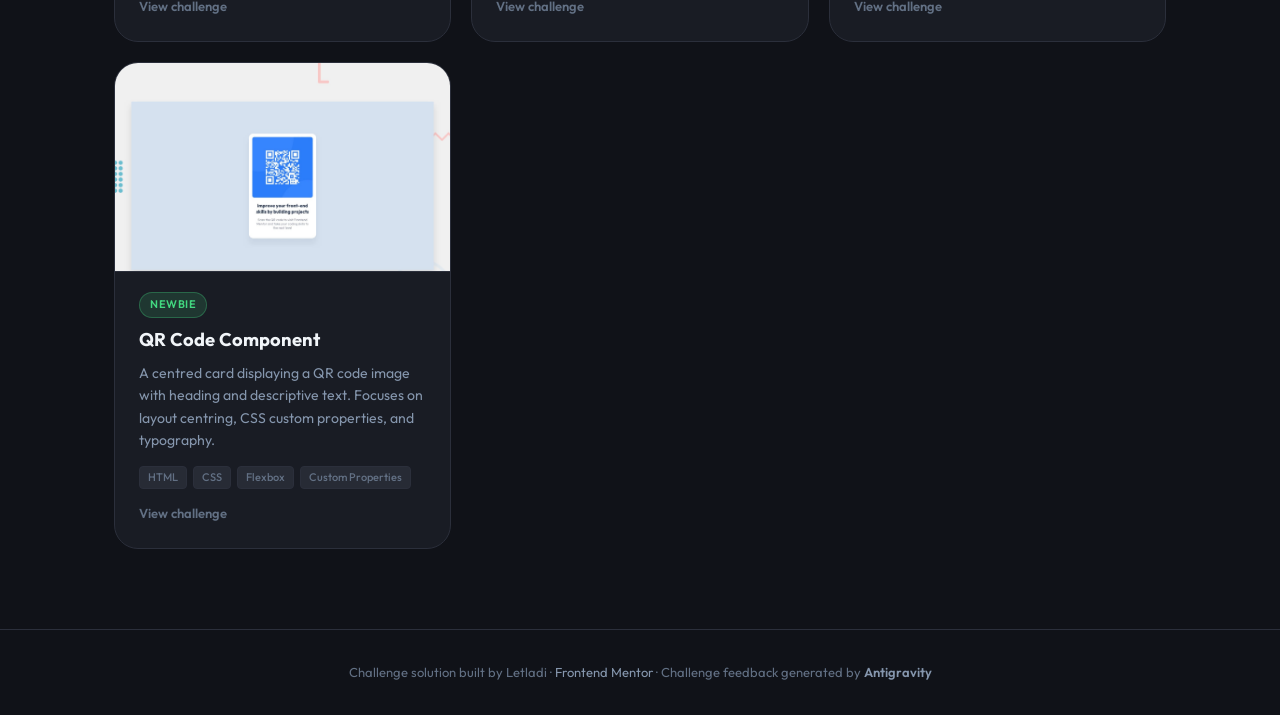
==== commit 2d9542d2: "added AI feedback for challenge 7, #2" ====
--- a/index.html
+++ b/index.html
@@ -524,10 +524,40 @@
     <!-- ── Challenges ── -->
     <div class="section-header">
       <span class="section-title">Challenges</span>
-      <span class="section-count">6 completed</span>
+      <span class="section-count">7 completed</span>
     </div>
 
     <div class="challenges-grid" id="challenges">
+
+      <!-- Testimonials Grid Section -->
+      <div class="card" id="card-testimonials-grid-section">
+        <div class="card-image-wrap">
+          <img class="card-preview" src="./testimonials-grid-section-main/preview.jpg" alt="Testimonials Grid Section preview" />
+          <a href="./testimonials-grid-section-main/feedback.md" class="feedback-link" id="feedback-testimonials-grid-section"
+            aria-label="Read AI feedback for Testimonials Grid Section">
+            🤖 AI Feedback
+          </a>
+        </div>
+        <div class="card-body">
+          <div class="card-meta">
+            <span class="difficulty-badge junior">Junior</span>
+          </div>
+          <h2 class="card-title">Testimonials Grid Section</h2>
+          <p class="card-desc">
+            A beautiful, complex layout orchestrating multiple profile cards using CSS Grid's named areas. Showcases responsive shifts between mobile, tablet, and desktop viewing.
+          </p>
+          <div class="skill-tags">
+            <span class="skill-tag">HTML</span>
+            <span class="skill-tag">CSS</span>
+            <span class="skill-tag">Grid</span>
+            <span class="skill-tag">Semantic HTML</span>
+          </div>
+          <a href="./testimonials-grid-section-main/index.html" class="card-visit"
+            aria-label="View Testimonials Grid Section challenge">
+            View challenge
+          </a>
+        </div>
+      </div>
 
       <!-- Four Card Feature Section -->
       <div class="card" id="card-four-card-feature-section">
